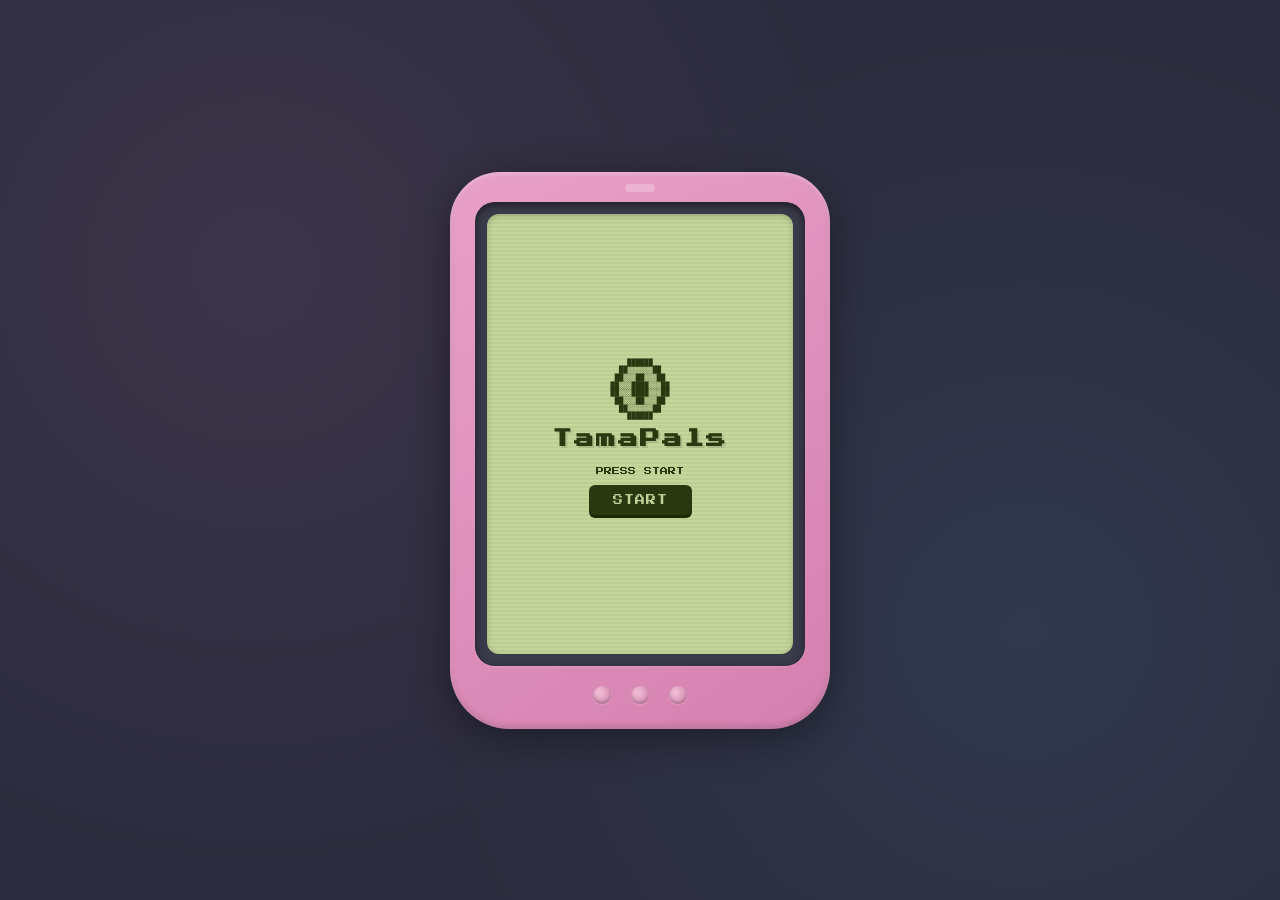
==== index.html @ 42697adf "Add TamaPals - nostalgic tamagotchi-style virtual pet game Features: - 6 unique pixel-art creatures " ====
<!DOCTYPE html>
<html lang="en">
<head>
    <meta charset="UTF-8">
    <meta name="viewport" content="width=device-width, initial-scale=1.0">
    <title>TamaPals - Virtual Pet</title>
    <link rel="stylesheet" href="style.css">
</head>
<body>
    <div id="shell">
        <div id="screen-bezel">
            <div id="screen">
                <!-- Title Screen -->
                <div id="title-screen" class="screen-view active">
                    <div id="title-art">
                        <pre id="egg-art"></pre>
                    </div>
                    <h1 class="pixel-title">TamaPals</h1>
                    <p class="blink-text">PRESS START</p>
                    <button id="start-btn" class="shell-btn">START</button>
                </div>

                <!-- Creature Selection -->
                <div id="select-screen" class="screen-view">
                    <h2 class="pixel-subtitle">Choose Your Pal!</h2>
                    <div id="creature-carousel">
                        <button id="prev-creature" class="nav-btn">&lt;</button>
                        <div id="creature-preview">
                            <pre id="preview-art"></pre>
                            <p id="creature-name"></p>
                            <p id="creature-desc"></p>
                        </div>
                        <button id="next-creature" class="nav-btn">&gt;</button>
                    </div>
                    <button id="choose-btn" class="shell-btn">ADOPT!</button>
                </div>

                <!-- Main Game Screen -->
                <div id="game-screen" class="screen-view">
                    <div id="status-bar">
                        <span id="pet-name-display"></span>
                        <span id="age-display">Age: 0</span>
                    </div>
                    <div id="pet-area">
                        <pre id="pet-art"></pre>
                        <div id="mood-indicator"></div>
                        <div id="action-effect" class="hidden"></div>
                        <div id="poop-area"></div>
                        <div id="zzz" class="hidden">Z z z</div>
                    </div>
                    <div id="stats-panel">
                        <div class="stat-row">
                            <span class="stat-icon">&#9829;</span>
                            <span class="stat-label">Hunger</span>
                            <div class="stat-bar"><div id="hunger-bar" class="stat-fill"></div></div>
                        </div>
                        <div class="stat-row">
                            <span class="stat-icon">&#9786;</span>
                            <span class="stat-label">Happy</span>
                            <div class="stat-bar"><div id="happy-bar" class="stat-fill"></div></div>
                        </div>
                        <div class="stat-row">
                            <span class="stat-icon">&#9889;</span>
                            <span class="stat-label">Energy</span>
                            <div class="stat-bar"><div id="energy-bar" class="stat-fill"></div></div>
                        </div>
                        <div class="stat-row">
                            <span class="stat-icon">&#10084;</span>
                            <span class="stat-label">Health</span>
                            <div class="stat-bar"><div id="health-bar" class="stat-fill"></div></div>
                        </div>
                    </div>
                    <div id="action-buttons">
                        <button class="action-btn" data-action="feed" title="Feed">
                            <span class="btn-icon">&#127834;</span>
                            <span class="btn-label">Feed</span>
                        </button>
                        <button class="action-btn" data-action="play" title="Play">
                            <span class="btn-icon">&#9917;</span>
                            <span class="btn-label">Play</span>
                        </button>
                        <button class="action-btn" data-action="sleep" title="Sleep">
                            <span class="btn-icon">&#127769;</span>
                            <span class="btn-label">Sleep</span>
                        </button>
                        <button class="action-btn" data-action="clean" title="Clean">
                            <span class="btn-icon">&#128703;</span>
                            <span class="btn-label">Clean</span>
                        </button>
                        <button class="action-btn" data-action="heal" title="Medicine">
                            <span class="btn-icon">&#128138;</span>
                            <span class="btn-label">Heal</span>
                        </button>
                        <button class="action-btn" data-action="pet" title="Pet">
                            <span class="btn-icon">&#128400;</span>
                            <span class="btn-label">Pet</span>
                        </button>
                    </div>
                </div>

                <!-- Game Over Screen -->
                <div id="gameover-screen" class="screen-view">
                    <pre id="grave-art"></pre>
                    <p id="gameover-msg"></p>
                    <p id="final-age"></p>
                    <button id="restart-btn" class="shell-btn">TRY AGAIN</button>
                </div>

                <!-- Evolution Screen -->
                <div id="evolve-screen" class="screen-view">
                    <h2 class="pixel-subtitle">EVOLUTION!</h2>
                    <pre id="evolve-art" class="evolve-flash"></pre>
                    <p id="evolve-msg"></p>
                    <button id="evolve-ok-btn" class="shell-btn">WOW!</button>
                </div>
            </div>
        </div>
        <!-- Decorative buttons on the shell -->
        <div id="shell-controls">
            <div class="shell-dot"></div>
            <div class="shell-dot"></div>
            <div class="shell-dot"></div>
        </div>
    </div>

    <script src="game.js"></script>
</body>
</html>
---- style.css ----
/* ===== FONTS & RESET ===== */
@import url('https://fonts.googleapis.com/css2?family=Press+Start+2P&display=swap');

*, *::before, *::after {
    margin: 0;
    padding: 0;
    box-sizing: border-box;
}

body {
    background: #2c2c3e;
    background-image:
        radial-gradient(circle at 20% 30%, rgba(255,150,200,0.08) 0%, transparent 50%),
        radial-gradient(circle at 80% 70%, rgba(100,200,255,0.08) 0%, transparent 50%);
    display: flex;
    justify-content: center;
    align-items: center;
    min-height: 100vh;
    font-family: 'Press Start 2P', monospace;
    overflow: hidden;
}

/* ===== SHELL (the tamagotchi device) ===== */
#shell {
    width: 380px;
    background: linear-gradient(145deg, #e8a0c8, #d580b0);
    border-radius: 50px 50px 60px 60px;
    padding: 30px 25px 25px;
    box-shadow:
        0 10px 40px rgba(0,0,0,0.4),
        inset 0 2px 4px rgba(255,255,255,0.3),
        inset 0 -3px 6px rgba(0,0,0,0.15);
    position: relative;
}

#shell::before {
    content: '';
    position: absolute;
    top: 12px;
    left: 50%;
    transform: translateX(-50%);
    width: 30px;
    height: 8px;
    border-radius: 4px;
    background: rgba(255,255,255,0.25);
}

/* ===== SCREEN BEZEL ===== */
#screen-bezel {
    background: #3a3a4a;
    border-radius: 20px;
    padding: 12px;
    box-shadow:
        inset 0 3px 8px rgba(0,0,0,0.5),
        0 1px 2px rgba(255,255,255,0.15);
}

/* ===== LCD SCREEN ===== */
#screen {
    width: 100%;
    height: 440px;
    background: #c4d69a;
    border-radius: 12px;
    position: relative;
    overflow: hidden;
    image-rendering: pixelated;
    box-shadow: inset 0 2px 6px rgba(0,0,0,0.2);
}

/* Scanline overlay */
#screen::after {
    content: '';
    position: absolute;
    inset: 0;
    background: repeating-linear-gradient(
        0deg,
        transparent,
        transparent 2px,
        rgba(0,0,0,0.04) 2px,
        rgba(0,0,0,0.04) 4px
    );
    pointer-events: none;
    border-radius: 12px;
}

/* ===== SCREEN VIEWS ===== */
.screen-view {
    display: none;
    width: 100%;
    height: 100%;
    flex-direction: column;
    align-items: center;
    justify-content: center;
    padding: 12px;
    color: #2a3a10;
}

.screen-view.active {
    display: flex;
}

/* ===== SHELL CONTROLS ===== */
#shell-controls {
    display: flex;
    justify-content: center;
    gap: 20px;
    margin-top: 20px;
}

.shell-dot {
    width: 18px;
    height: 18px;
    border-radius: 50%;
    background: radial-gradient(circle at 35% 35%, #f5c0d8, #c87da5);
    box-shadow:
        inset 0 -2px 3px rgba(0,0,0,0.2),
        0 1px 2px rgba(255,255,255,0.2);
}

/* ===== TYPOGRAPHY ===== */
.pixel-title {
    font-size: 20px;
    color: #2a3a10;
    text-shadow: 2px 2px 0 rgba(0,0,0,0.1);
    margin: 8px 0;
    letter-spacing: 2px;
}

.pixel-subtitle {
    font-size: 11px;
    color: #2a3a10;
    margin-bottom: 12px;
}

/* ===== TITLE SCREEN ===== */
#title-art pre {
    font-size: 7px;
    line-height: 1.1;
    color: #2a3a10;
}

.blink-text {
    font-size: 8px;
    animation: blink 1s step-end infinite;
    margin: 10px 0;
}

@keyframes blink {
    50% { opacity: 0; }
}

/* ===== BUTTONS ===== */
.shell-btn {
    font-family: 'Press Start 2P', monospace;
    font-size: 10px;
    padding: 10px 24px;
    background: #2a3a10;
    color: #c4d69a;
    border: none;
    border-radius: 6px;
    cursor: pointer;
    letter-spacing: 1px;
    transition: transform 0.1s, box-shadow 0.1s;
    box-shadow: 0 3px 0 #1a2a05;
}

.shell-btn:hover {
    transform: translateY(-1px);
    box-shadow: 0 4px 0 #1a2a05;
}

.shell-btn:active {
    transform: translateY(2px);
    box-shadow: 0 1px 0 #1a2a05;
}

/* ===== CREATURE SELECTION ===== */
#creature-carousel {
    display: flex;
    align-items: center;
    gap: 8px;
    margin: 8px 0;
    width: 100%;
    justify-content: center;
}

#creature-preview {
    text-align: center;
    min-width: 180px;
}

#preview-art {
    font-size: 6px;
    line-height: 1.15;
    color: #2a3a10;
    margin-bottom: 6px;
    min-height: 80px;
    display: flex;
    align-items: center;
    justify-content: center;
}

#creature-name {
    font-size: 10px;
    font-weight: bold;
    margin-bottom: 4px;
}

#creature-desc {
    font-size: 6px;
    line-height: 1.4;
    opacity: 0.8;
}

.nav-btn {
    font-family: 'Press Start 2P', monospace;
    font-size: 16px;
    background: none;
    border: 2px solid #2a3a10;
    color: #2a3a10;
    width: 32px;
    height: 32px;
    border-radius: 50%;
    cursor: pointer;
    display: flex;
    align-items: center;
    justify-content: center;
    transition: background 0.15s;
}

.nav-btn:hover {
    background: rgba(42,58,16,0.15);
}

/* ===== GAME SCREEN ===== */
#status-bar {
    display: flex;
    justify-content: space-between;
    width: 100%;
    font-size: 6px;
    padding: 4px 8px;
    border-bottom: 2px solid rgba(42,58,16,0.2);
}

#pet-area {
    flex: 1;
    display: flex;
    flex-direction: column;
    align-items: center;
    justify-content: center;
    position: relative;
    width: 100%;
    min-height: 120px;
}

#pet-art {
    font-size: 7px;
    line-height: 1.15;
    color: #2a3a10;
    transition: transform 0.3s;
    position: relative;
    z-index: 1;
}

#pet-art.bounce {
    animation: bounce 0.5s ease;
}

#pet-art.wiggle {
    animation: wiggle 0.4s ease;
}

#pet-art.sleep-mode {
    opacity: 0.5;
}

@keyframes bounce {
    0%, 100% { transform: translateY(0); }
    50% { transform: translateY(-12px); }
}

@keyframes wiggle {
    0%, 100% { transform: rotate(0deg); }
    25% { transform: rotate(-5deg); }
    75% { transform: rotate(5deg); }
}

#mood-indicator {
    font-size: 7px;
    margin-top: 2px;
    min-height: 14px;
}

#action-effect {
    position: absolute;
    font-size: 16px;
    animation: floatUp 1s ease-out forwards;
    z-index: 10;
}

#action-effect.hidden {
    display: none;
}

@keyframes floatUp {
    0% { opacity: 1; transform: translateY(0) scale(1); }
    100% { opacity: 0; transform: translateY(-40px) scale(1.5); }
}

#poop-area {
    position: absolute;
    bottom: 0;
    right: 8px;
    font-size: 12px;
}

#zzz {
    position: absolute;
    top: 10px;
    right: 20px;
    font-size: 8px;
    color: #2a3a10;
    animation: zzz 2s ease-in-out infinite;
}

#zzz.hidden {
    display: none;
}

@keyframes zzz {
    0%, 100% { opacity: 0.3; transform: translateY(0); }
    50% { opacity: 1; transform: translateY(-6px); }
}

/* ===== STATS ===== */
#stats-panel {
    width: 100%;
    padding: 4px 8px;
}

.stat-row {
    display: flex;
    align-items: center;
    gap: 4px;
    margin: 2px 0;
}

.stat-icon {
    font-size: 8px;
    width: 14px;
    text-align: center;
}

.stat-label {
    font-size: 5px;
    width: 42px;
}

.stat-bar {
    flex: 1;
    height: 8px;
    background: rgba(42,58,16,0.15);
    border-radius: 2px;
    overflow: hidden;
    border: 1px solid rgba(42,58,16,0.3);
}

.stat-fill {
    height: 100%;
    background: #2a3a10;
    transition: width 0.4s ease;
    border-radius: 1px;
}

.stat-fill.low {
    animation: pulse-bar 0.8s ease infinite;
}

@keyframes pulse-bar {
    0%, 100% { opacity: 1; }
    50% { opacity: 0.4; }
}

/* ===== ACTION BUTTONS ===== */
#action-buttons {
    display: grid;
    grid-template-columns: repeat(3, 1fr);
    gap: 4px;
    width: 100%;
    padding: 4px 4px 0;
}

.action-btn {
    font-family: 'Press Start 2P', monospace;
    font-size: 5px;
    padding: 6px 2px;
    background: rgba(42,58,16,0.12);
    border: 1.5px solid rgba(42,58,16,0.3);
    border-radius: 4px;
    color: #2a3a10;
    cursor: pointer;
    display: flex;
    flex-direction: column;
    align-items: center;
    gap: 2px;
    transition: background 0.15s, transform 0.1s;
}

.action-btn:hover {
    background: rgba(42,58,16,0.25);
}

.action-btn:active {
    transform: scale(0.95);
}

.action-btn:disabled {
    opacity: 0.35;
    cursor: not-allowed;
}

.btn-icon {
    font-size: 14px;
    font-family: sans-serif;
}

.btn-label {
    font-size: 5px;
}

/* ===== GAME OVER ===== */
#grave-art {
    font-size: 6px;
    line-height: 1.15;
    color: #2a3a10;
    margin-bottom: 10px;
}

#gameover-msg {
    font-size: 8px;
    text-align: center;
    margin-bottom: 6px;
}

#final-age {
    font-size: 7px;
    margin-bottom: 14px;
    opacity: 0.7;
}

/* ===== EVOLUTION ===== */
.evolve-flash {
    font-size: 7px;
    line-height: 1.15;
    color: #2a3a10;
    animation: evolveFlash 0.3s step-end 6;
    margin: 12px 0;
}

@keyframes evolveFlash {
    50% { opacity: 0; }
}

#evolve-msg {
    font-size: 7px;
    text-align: center;
    margin-bottom: 12px;
}

/* ===== SICK OVERLAY ===== */
#pet-art.sick::after {
    content: '~';
    position: absolute;
    top: -4px;
    right: -8px;
    font-size: 10px;
    animation: wiggle 1s infinite;
}

/* ===== RESPONSIVE ===== */
@media (max-width: 420px) {
    #shell {
        width: 95vw;
        border-radius: 30px 30px 40px 40px;
        padding: 20px 15px 15px;
    }

    #screen {
        height: 400px;
    }
}
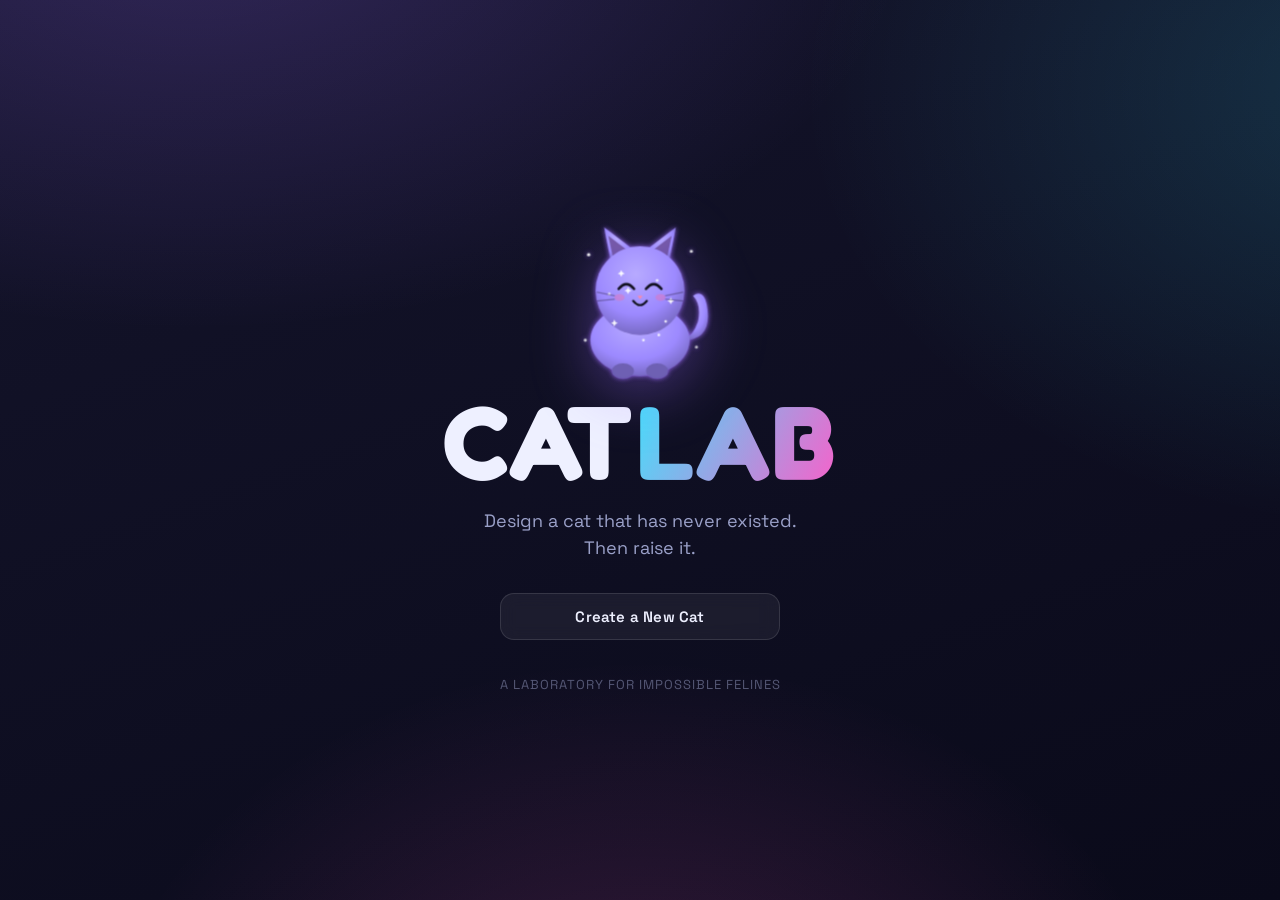
==== commit 805f53d1: "Build Cat Lab: design & raise your own fantastical cat A single-page interactive game in three parts" ====
--- a/index.html
+++ b/index.html
@@ -3,125 +3,166 @@
 <head>
     <meta charset="UTF-8">
     <meta name="viewport" content="width=device-width, initial-scale=1.0">
-    <title>TamaPals - Virtual Pet</title>
+    <title>Cat Lab — Design & Raise Your Own Cat</title>
     <link rel="stylesheet" href="style.css">
 </head>
 <body>
-    <div id="shell">
-        <div id="screen-bezel">
-            <div id="screen">
-                <!-- Title Screen -->
-                <div id="title-screen" class="screen-view active">
-                    <div id="title-art">
-                        <pre id="egg-art"></pre>
+    <div id="bg-particles"></div>
+
+    <main id="app">
+        <!-- ============ TITLE / LAB ENTRANCE ============ -->
+        <section id="title-screen" class="screen active">
+            <div class="title-inner">
+                <div class="logo-cat" id="logo-cat"></div>
+                <h1 class="logo">
+                    <span class="logo-cat-word">CAT</span><span class="logo-lab-word">LAB</span>
+                </h1>
+                <p class="tagline">Design a cat that has never existed.<br>Then raise it.</p>
+                <div class="title-buttons">
+                    <button id="continue-btn" class="btn btn-primary hidden">Continue with <span id="continue-name"></span></button>
+                    <button id="new-btn" class="btn btn-ghost">Create a New Cat</button>
+                </div>
+                <p class="credits">A laboratory for impossible felines</p>
+            </div>
+        </section>
+
+        <!-- ============ CREATOR ============ -->
+        <section id="creator-screen" class="screen">
+            <div class="creator-grid">
+                <!-- Live preview -->
+                <div class="preview-panel">
+                    <div class="preview-stage">
+                        <div class="cat-render" id="creator-cat"></div>
                     </div>
-                    <h1 class="pixel-title">TamaPals</h1>
-                    <p class="blink-text">PRESS START</p>
-                    <button id="start-btn" class="shell-btn">START</button>
-                </div>
-
-                <!-- Creature Selection -->
-                <div id="select-screen" class="screen-view">
-                    <h2 class="pixel-subtitle">Choose Your Pal!</h2>
-                    <div id="creature-carousel">
-                        <button id="prev-creature" class="nav-btn">&lt;</button>
-                        <div id="creature-preview">
-                            <pre id="preview-art"></pre>
-                            <p id="creature-name"></p>
-                            <p id="creature-desc"></p>
-                        </div>
-                        <button id="next-creature" class="nav-btn">&gt;</button>
+                    <div class="preview-name">
+                        <input type="text" id="cat-name-input" maxlength="16" placeholder="Name your cat…" autocomplete="off">
                     </div>
-                    <button id="choose-btn" class="shell-btn">ADOPT!</button>
-                </div>
-
-                <!-- Main Game Screen -->
-                <div id="game-screen" class="screen-view">
-                    <div id="status-bar">
-                        <span id="pet-name-display"></span>
-                        <span id="age-display">Age: 0</span>
-                    </div>
-                    <div id="pet-area">
-                        <pre id="pet-art"></pre>
-                        <div id="mood-indicator"></div>
-                        <div id="action-effect" class="hidden"></div>
-                        <div id="poop-area"></div>
-                        <div id="zzz" class="hidden">Z z z</div>
-                    </div>
-                    <div id="stats-panel">
-                        <div class="stat-row">
-                            <span class="stat-icon">&#9829;</span>
-                            <span class="stat-label">Hunger</span>
-                            <div class="stat-bar"><div id="hunger-bar" class="stat-fill"></div></div>
-                        </div>
-                        <div class="stat-row">
-                            <span class="stat-icon">&#9786;</span>
-                            <span class="stat-label">Happy</span>
-                            <div class="stat-bar"><div id="happy-bar" class="stat-fill"></div></div>
-                        </div>
-                        <div class="stat-row">
-                            <span class="stat-icon">&#9889;</span>
-                            <span class="stat-label">Energy</span>
-                            <div class="stat-bar"><div id="energy-bar" class="stat-fill"></div></div>
-                        </div>
-                        <div class="stat-row">
-                            <span class="stat-icon">&#10084;</span>
-                            <span class="stat-label">Health</span>
-                            <div class="stat-bar"><div id="health-bar" class="stat-fill"></div></div>
-                        </div>
-                    </div>
-                    <div id="action-buttons">
-                        <button class="action-btn" data-action="feed" title="Feed">
-                            <span class="btn-icon">&#127834;</span>
-                            <span class="btn-label">Feed</span>
-                        </button>
-                        <button class="action-btn" data-action="play" title="Play">
-                            <span class="btn-icon">&#9917;</span>
-                            <span class="btn-label">Play</span>
-                        </button>
-                        <button class="action-btn" data-action="sleep" title="Sleep">
-                            <span class="btn-icon">&#127769;</span>
-                            <span class="btn-label">Sleep</span>
-                        </button>
-                        <button class="action-btn" data-action="clean" title="Clean">
-                            <span class="btn-icon">&#128703;</span>
-                            <span class="btn-label">Clean</span>
-                        </button>
-                        <button class="action-btn" data-action="heal" title="Medicine">
-                            <span class="btn-icon">&#128138;</span>
-                            <span class="btn-label">Heal</span>
-                        </button>
-                        <button class="action-btn" data-action="pet" title="Pet">
-                            <span class="btn-icon">&#128400;</span>
-                            <span class="btn-label">Pet</span>
-                        </button>
+                    <p class="preview-summary" id="preview-summary"></p>
+                    <div class="preview-actions">
+                        <button id="randomize-btn" class="btn btn-ghost btn-sm">🎲 Surprise me</button>
+                        <button id="bring-to-life-btn" class="btn btn-primary btn-sm">Bring to Life ✨</button>
                     </div>
                 </div>
 
-                <!-- Game Over Screen -->
-                <div id="gameover-screen" class="screen-view">
-                    <pre id="grave-art"></pre>
-                    <p id="gameover-msg"></p>
-                    <p id="final-age"></p>
-                    <button id="restart-btn" class="shell-btn">TRY AGAIN</button>
+                <!-- Controls -->
+                <div class="controls-panel">
+                    <header class="controls-header">
+                        <h2>The Creator</h2>
+                        <button id="back-to-title" class="link-btn">← Lab</button>
+                    </header>
+
+                    <div class="control-group" data-control="type">
+                        <label class="control-label">Species Type</label>
+                        <div class="chip-row" id="type-row"></div>
+                    </div>
+
+                    <div class="control-group">
+                        <label class="control-label">Fur Pattern</label>
+                        <div class="chip-row" id="pattern-row"></div>
+                    </div>
+
+                    <div class="control-group split">
+                        <div>
+                            <label class="control-label">Fur Colour</label>
+                            <div class="swatch-row" id="fur-swatches"></div>
+                            <input type="color" id="fur-custom" class="color-input" value="#ff9ad1">
+                        </div>
+                        <div>
+                            <label class="control-label">Accent Colour</label>
+                            <div class="swatch-row" id="accent-swatches"></div>
+                            <input type="color" id="accent-custom" class="color-input" value="#5b3a8f">
+                        </div>
+                    </div>
+
+                    <div class="control-group">
+                        <label class="control-label">Eye Colour</label>
+                        <div class="swatch-row" id="eye-swatches"></div>
+                    </div>
+
+                    <div class="control-group split">
+                        <div>
+                            <label class="control-label">Size</label>
+                            <div class="chip-row col" id="size-row"></div>
+                        </div>
+                        <div>
+                            <label class="control-label">Age</label>
+                            <div class="chip-row col" id="age-row"></div>
+                        </div>
+                    </div>
+
+                    <div class="control-group">
+                        <label class="control-label">Personality</label>
+                        <div class="chip-row" id="personality-row"></div>
+                        <p class="control-hint" id="personality-hint"></p>
+                    </div>
+
+                    <div class="control-group">
+                        <label class="control-label">Favourite Diet</label>
+                        <div class="chip-row" id="diet-row"></div>
+                    </div>
+                </div>
+            </div>
+        </section>
+
+        <!-- ============ NURSERY / CARE ============ -->
+        <section id="care-screen" class="screen">
+            <div class="care-grid">
+                <aside class="care-info">
+                    <div class="info-card">
+                        <h3 id="care-name">—</h3>
+                        <p class="info-line" id="care-traits">—</p>
+                        <div class="age-badge"><span id="care-age-label">Kitten</span> · <span id="care-days">Day 1</span></div>
+                    </div>
+                    <div class="mood-card">
+                        <div class="mood-emoji" id="mood-emoji">😺</div>
+                        <div class="mood-text" id="mood-text">Content</div>
+                    </div>
+                    <button id="new-cat-btn" class="btn btn-ghost btn-sm full">⚗️ Back to the Lab</button>
+                </aside>
+
+                <div class="care-stage-wrap">
+                    <div class="care-stage" id="care-stage">
+                        <div class="stage-floor"></div>
+                        <div class="cat-render" id="care-cat"></div>
+                        <div class="particle-layer" id="particle-layer"></div>
+                        <div class="speech-bubble hidden" id="speech-bubble"></div>
+                    </div>
                 </div>
 
-                <!-- Evolution Screen -->
-                <div id="evolve-screen" class="screen-view">
-                    <h2 class="pixel-subtitle">EVOLUTION!</h2>
-                    <pre id="evolve-art" class="evolve-flash"></pre>
-                    <p id="evolve-msg"></p>
-                    <button id="evolve-ok-btn" class="shell-btn">WOW!</button>
-                </div>
+                <aside class="care-stats">
+                    <div class="stat" data-stat="hunger">
+                        <div class="stat-top"><span class="stat-emoji">🍽️</span><span class="stat-name">Fullness</span><span class="stat-num" id="hunger-num">100</span></div>
+                        <div class="stat-track"><div class="stat-bar" id="hunger-bar"></div></div>
+                    </div>
+                    <div class="stat" data-stat="happiness">
+                        <div class="stat-top"><span class="stat-emoji">💖</span><span class="stat-name">Happiness</span><span class="stat-num" id="happiness-num">100</span></div>
+                        <div class="stat-track"><div class="stat-bar" id="happiness-bar"></div></div>
+                    </div>
+                    <div class="stat" data-stat="energy">
+                        <div class="stat-top"><span class="stat-emoji">⚡</span><span class="stat-name">Energy</span><span class="stat-num" id="energy-num">100</span></div>
+                        <div class="stat-track"><div class="stat-bar" id="energy-bar"></div></div>
+                    </div>
+                    <div class="stat" data-stat="cleanliness">
+                        <div class="stat-top"><span class="stat-emoji">🛁</span><span class="stat-name">Cleanliness</span><span class="stat-num" id="cleanliness-num">100</span></div>
+                        <div class="stat-track"><div class="stat-bar" id="cleanliness-bar"></div></div>
+                    </div>
+                    <div class="stat" data-stat="bond">
+                        <div class="stat-top"><span class="stat-emoji">🔗</span><span class="stat-name">Bond</span><span class="stat-num" id="bond-num">0</span></div>
+                        <div class="stat-track"><div class="stat-bar" id="bond-bar"></div></div>
+                    </div>
+                </aside>
             </div>
-        </div>
-        <!-- Decorative buttons on the shell -->
-        <div id="shell-controls">
-            <div class="shell-dot"></div>
-            <div class="shell-dot"></div>
-            <div class="shell-dot"></div>
-        </div>
-    </div>
+
+            <div class="action-bar" id="action-bar">
+                <button class="care-action" data-action="feed"><span class="ca-icon" id="feed-icon">🐟</span><span class="ca-label">Feed</span></button>
+                <button class="care-action" data-action="play"><span class="ca-icon">🧶</span><span class="ca-label">Play</span></button>
+                <button class="care-action" data-action="pet"><span class="ca-icon">🤚</span><span class="ca-label">Pet</span></button>
+                <button class="care-action" data-action="groom"><span class="ca-icon">🪮</span><span class="ca-label">Groom</span></button>
+                <button class="care-action" data-action="treat"><span class="ca-icon">🍬</span><span class="ca-label">Treat</span></button>
+                <button class="care-action" data-action="sleep"><span class="ca-icon" id="sleep-icon">🌙</span><span class="ca-label" id="sleep-label">Sleep</span></button>
+            </div>
+        </section>
+    </main>
 
     <script src="game.js"></script>
 </body>
--- a/style.css
+++ b/style.css
@@ -1,491 +1,326 @@
-/* ===== FONTS & RESET ===== */
-@import url('https://fonts.googleapis.com/css2?family=Press+Start+2P&display=swap');
-
-*, *::before, *::after {
-    margin: 0;
-    padding: 0;
-    box-sizing: border-box;
-}
+/* ============================================================
+   CAT LAB — stylesheet
+   A polished, modern lab aesthetic: deep space gradient,
+   glassmorphism panels, neon cyan/magenta accents.
+   ============================================================ */
+@import url('https://fonts.googleapis.com/css2?family=Fredoka:wght@400;500;600;700&family=Space+Grotesk:wght@400;500;600;700&display=swap');
+
+:root {
+    --bg-0: #0a0a1a;
+    --bg-1: #14142b;
+    --glass: rgba(255, 255, 255, 0.06);
+    --glass-bright: rgba(255, 255, 255, 0.1);
+    --stroke: rgba(255, 255, 255, 0.12);
+    --text: #eef0ff;
+    --text-dim: #9aa0c8;
+    --cyan: #38e8ff;
+    --magenta: #ff5cc8;
+    --violet: #9d6bff;
+    --lime: #9dff5c;
+    --gold: #ffd45c;
+    --shadow: 0 18px 50px rgba(0, 0, 0, 0.5);
+    --radius: 20px;
+}
+
+*, *::before, *::after { margin: 0; padding: 0; box-sizing: border-box; }
+
+html, body { height: 100%; }
 
 body {
-    background: #2c2c3e;
-    background-image:
-        radial-gradient(circle at 20% 30%, rgba(255,150,200,0.08) 0%, transparent 50%),
-        radial-gradient(circle at 80% 70%, rgba(100,200,255,0.08) 0%, transparent 50%);
-    display: flex;
-    justify-content: center;
-    align-items: center;
+    font-family: 'Space Grotesk', system-ui, sans-serif;
+    color: var(--text);
+    background:
+        radial-gradient(1200px 700px at 15% -10%, rgba(157, 107, 255, 0.22), transparent 60%),
+        radial-gradient(1100px 800px at 110% 10%, rgba(56, 232, 255, 0.16), transparent 55%),
+        radial-gradient(900px 700px at 50% 120%, rgba(255, 92, 200, 0.18), transparent 60%),
+        linear-gradient(160deg, var(--bg-1), var(--bg-0));
     min-height: 100vh;
-    font-family: 'Press Start 2P', monospace;
-    overflow: hidden;
-}
-
-/* ===== SHELL (the tamagotchi device) ===== */
-#shell {
-    width: 380px;
-    background: linear-gradient(145deg, #e8a0c8, #d580b0);
-    border-radius: 50px 50px 60px 60px;
-    padding: 30px 25px 25px;
-    box-shadow:
-        0 10px 40px rgba(0,0,0,0.4),
-        inset 0 2px 4px rgba(255,255,255,0.3),
-        inset 0 -3px 6px rgba(0,0,0,0.15);
-    position: relative;
-}
-
-#shell::before {
-    content: '';
-    position: absolute;
-    top: 12px;
-    left: 50%;
-    transform: translateX(-50%);
-    width: 30px;
-    height: 8px;
-    border-radius: 4px;
-    background: rgba(255,255,255,0.25);
-}
-
-/* ===== SCREEN BEZEL ===== */
-#screen-bezel {
-    background: #3a3a4a;
-    border-radius: 20px;
-    padding: 12px;
-    box-shadow:
-        inset 0 3px 8px rgba(0,0,0,0.5),
-        0 1px 2px rgba(255,255,255,0.15);
-}
-
-/* ===== LCD SCREEN ===== */
-#screen {
-    width: 100%;
-    height: 440px;
-    background: #c4d69a;
-    border-radius: 12px;
-    position: relative;
-    overflow: hidden;
-    image-rendering: pixelated;
-    box-shadow: inset 0 2px 6px rgba(0,0,0,0.2);
-}
-
-/* Scanline overlay */
-#screen::after {
-    content: '';
-    position: absolute;
-    inset: 0;
-    background: repeating-linear-gradient(
-        0deg,
-        transparent,
-        transparent 2px,
-        rgba(0,0,0,0.04) 2px,
-        rgba(0,0,0,0.04) 4px
-    );
-    pointer-events: none;
-    border-radius: 12px;
-}
-
-/* ===== SCREEN VIEWS ===== */
-.screen-view {
+    overflow-x: hidden;
+}
+
+/* Floating ambient particles */
+#bg-particles {
+    position: fixed; inset: 0; pointer-events: none; z-index: 0; overflow: hidden;
+}
+.bgp {
+    position: absolute; border-radius: 50%;
+    background: radial-gradient(circle, rgba(255,255,255,0.9), transparent 70%);
+    animation: drift linear infinite;
+    opacity: 0.5;
+}
+@keyframes drift {
+    0%   { transform: translateY(0) translateX(0); }
+    100% { transform: translateY(-120vh) translateX(40px); }
+}
+
+#app { position: relative; z-index: 1; }
+
+/* ============ SCREEN SWITCHING ============ */
+.screen {
     display: none;
-    width: 100%;
-    height: 100%;
-    flex-direction: column;
+    min-height: 100vh;
+    padding: clamp(16px, 4vw, 48px);
     align-items: center;
     justify-content: center;
-    padding: 12px;
-    color: #2a3a10;
-}
-
-.screen-view.active {
-    display: flex;
-}
-
-/* ===== SHELL CONTROLS ===== */
-#shell-controls {
-    display: flex;
-    justify-content: center;
-    gap: 20px;
-    margin-top: 20px;
-}
-
-.shell-dot {
-    width: 18px;
-    height: 18px;
-    border-radius: 50%;
-    background: radial-gradient(circle at 35% 35%, #f5c0d8, #c87da5);
-    box-shadow:
-        inset 0 -2px 3px rgba(0,0,0,0.2),
-        0 1px 2px rgba(255,255,255,0.2);
-}
-
-/* ===== TYPOGRAPHY ===== */
-.pixel-title {
-    font-size: 20px;
-    color: #2a3a10;
-    text-shadow: 2px 2px 0 rgba(0,0,0,0.1);
-    margin: 8px 0;
-    letter-spacing: 2px;
-}
-
-.pixel-subtitle {
-    font-size: 11px;
-    color: #2a3a10;
-    margin-bottom: 12px;
-}
-
-/* ===== TITLE SCREEN ===== */
-#title-art pre {
-    font-size: 7px;
-    line-height: 1.1;
-    color: #2a3a10;
-}
-
-.blink-text {
-    font-size: 8px;
-    animation: blink 1s step-end infinite;
-    margin: 10px 0;
-}
-
-@keyframes blink {
-    50% { opacity: 0; }
-}
-
-/* ===== BUTTONS ===== */
-.shell-btn {
-    font-family: 'Press Start 2P', monospace;
-    font-size: 10px;
-    padding: 10px 24px;
-    background: #2a3a10;
-    color: #c4d69a;
-    border: none;
-    border-radius: 6px;
-    cursor: pointer;
-    letter-spacing: 1px;
-    transition: transform 0.1s, box-shadow 0.1s;
-    box-shadow: 0 3px 0 #1a2a05;
-}
-
-.shell-btn:hover {
-    transform: translateY(-1px);
-    box-shadow: 0 4px 0 #1a2a05;
-}
-
-.shell-btn:active {
-    transform: translateY(2px);
-    box-shadow: 0 1px 0 #1a2a05;
-}
-
-/* ===== CREATURE SELECTION ===== */
-#creature-carousel {
-    display: flex;
-    align-items: center;
-    gap: 8px;
-    margin: 8px 0;
-    width: 100%;
-    justify-content: center;
-}
-
-#creature-preview {
-    text-align: center;
-    min-width: 180px;
-}
-
-#preview-art {
-    font-size: 6px;
-    line-height: 1.15;
-    color: #2a3a10;
-    margin-bottom: 6px;
-    min-height: 80px;
-    display: flex;
-    align-items: center;
-    justify-content: center;
-}
-
-#creature-name {
-    font-size: 10px;
-    font-weight: bold;
-    margin-bottom: 4px;
-}
-
-#creature-desc {
-    font-size: 6px;
-    line-height: 1.4;
-    opacity: 0.8;
-}
-
-.nav-btn {
-    font-family: 'Press Start 2P', monospace;
-    font-size: 16px;
-    background: none;
-    border: 2px solid #2a3a10;
-    color: #2a3a10;
-    width: 32px;
-    height: 32px;
-    border-radius: 50%;
-    cursor: pointer;
-    display: flex;
-    align-items: center;
-    justify-content: center;
-    transition: background 0.15s;
-}
-
-.nav-btn:hover {
-    background: rgba(42,58,16,0.15);
-}
-
-/* ===== GAME SCREEN ===== */
-#status-bar {
-    display: flex;
-    justify-content: space-between;
-    width: 100%;
-    font-size: 6px;
-    padding: 4px 8px;
-    border-bottom: 2px solid rgba(42,58,16,0.2);
-}
-
-#pet-area {
-    flex: 1;
-    display: flex;
-    flex-direction: column;
-    align-items: center;
-    justify-content: center;
-    position: relative;
-    width: 100%;
-    min-height: 120px;
-}
-
-#pet-art {
-    font-size: 7px;
-    line-height: 1.15;
-    color: #2a3a10;
-    transition: transform 0.3s;
-    position: relative;
-    z-index: 1;
-}
-
-#pet-art.bounce {
-    animation: bounce 0.5s ease;
-}
-
-#pet-art.wiggle {
-    animation: wiggle 0.4s ease;
-}
-
-#pet-art.sleep-mode {
-    opacity: 0.5;
-}
-
-@keyframes bounce {
-    0%, 100% { transform: translateY(0); }
-    50% { transform: translateY(-12px); }
-}
-
-@keyframes wiggle {
-    0%, 100% { transform: rotate(0deg); }
-    25% { transform: rotate(-5deg); }
-    75% { transform: rotate(5deg); }
-}
-
-#mood-indicator {
-    font-size: 7px;
-    margin-top: 2px;
-    min-height: 14px;
-}
-
-#action-effect {
-    position: absolute;
-    font-size: 16px;
-    animation: floatUp 1s ease-out forwards;
-    z-index: 10;
-}
-
-#action-effect.hidden {
-    display: none;
-}
-
+    animation: fadeIn 0.5s ease;
+}
+.screen.active { display: flex; }
+@keyframes fadeIn { from { opacity: 0; transform: translateY(12px); } to { opacity: 1; transform: none; } }
+.hidden { display: none !important; }
+
+/* ============ BUTTONS ============ */
+.btn {
+    font-family: inherit; font-weight: 600; font-size: 15px;
+    padding: 13px 26px; border-radius: 14px; border: 1px solid transparent;
+    cursor: pointer; transition: transform 0.12s ease, box-shadow 0.2s ease, background 0.2s ease;
+    letter-spacing: 0.2px;
+}
+.btn-sm { padding: 10px 18px; font-size: 14px; }
+.btn.full { width: 100%; }
+.btn-primary {
+    color: #0a0a1a;
+    background: linear-gradient(135deg, var(--cyan), var(--violet));
+    box-shadow: 0 10px 30px rgba(56, 232, 255, 0.3);
+}
+.btn-primary:hover { transform: translateY(-2px); box-shadow: 0 14px 38px rgba(157, 107, 255, 0.45); }
+.btn-primary:active { transform: translateY(0); }
+.btn-ghost {
+    color: var(--text); background: var(--glass); border: 1px solid var(--stroke);
+    backdrop-filter: blur(8px);
+}
+.btn-ghost:hover { background: var(--glass-bright); transform: translateY(-2px); }
+.link-btn {
+    background: none; border: none; color: var(--text-dim); font-family: inherit;
+    font-size: 14px; cursor: pointer; transition: color 0.15s;
+}
+.link-btn:hover { color: var(--cyan); }
+
+/* ============ TITLE SCREEN ============ */
+.title-inner { text-align: center; max-width: 560px; }
+.logo-cat {
+    width: 180px; height: 180px; margin: 0 auto 8px;
+    filter: drop-shadow(0 12px 30px rgba(157,107,255,0.4));
+    animation: float 4s ease-in-out infinite;
+}
+@keyframes float { 0%,100% { transform: translateY(0); } 50% { transform: translateY(-12px); } }
+.logo {
+    font-family: 'Fredoka', sans-serif; font-weight: 700;
+    font-size: clamp(56px, 12vw, 104px); line-height: 0.9; letter-spacing: 2px;
+}
+.logo-cat-word { color: var(--text); }
+.logo-lab-word {
+    background: linear-gradient(120deg, var(--cyan), var(--magenta));
+    -webkit-background-clip: text; background-clip: text; color: transparent;
+}
+.tagline { color: var(--text-dim); font-size: 18px; margin: 18px 0 32px; line-height: 1.5; }
+.title-buttons { display: flex; flex-direction: column; gap: 12px; align-items: center; }
+.title-buttons .btn { min-width: 280px; }
+.credits { margin-top: 36px; color: rgba(154,160,200,0.5); font-size: 13px; letter-spacing: 1px; text-transform: uppercase; }
+
+/* ============ CREATOR ============ */
+.creator-grid {
+    display: grid; grid-template-columns: minmax(280px, 380px) minmax(320px, 560px);
+    gap: 28px; width: 100%; max-width: 1000px;
+}
+.preview-panel {
+    background: var(--glass); border: 1px solid var(--stroke); border-radius: var(--radius);
+    padding: 24px; backdrop-filter: blur(14px); box-shadow: var(--shadow);
+    display: flex; flex-direction: column; align-items: center;
+    position: sticky; top: 24px; height: fit-content;
+}
+.preview-stage {
+    width: 100%; aspect-ratio: 1; border-radius: 16px;
+    background:
+        radial-gradient(circle at 50% 35%, rgba(157,107,255,0.18), transparent 60%),
+        repeating-linear-gradient(0deg, transparent, transparent 22px, rgba(255,255,255,0.025) 22px, rgba(255,255,255,0.025) 23px),
+        rgba(0,0,0,0.25);
+    display: flex; align-items: center; justify-content: center;
+    overflow: hidden; position: relative;
+}
+.cat-render { width: 88%; height: 88%; }
+.cat-render svg { width: 100%; height: 100%; overflow: visible; }
+.preview-name { width: 100%; margin-top: 18px; }
+#cat-name-input {
+    width: 100%; text-align: center; font-family: 'Fredoka', sans-serif; font-weight: 600;
+    font-size: 24px; color: var(--text); background: transparent; border: none;
+    border-bottom: 2px dashed var(--stroke); padding: 6px 0; outline: none; transition: border-color 0.2s;
+}
+#cat-name-input:focus { border-color: var(--cyan); }
+#cat-name-input::placeholder { color: rgba(154,160,200,0.5); font-weight: 400; }
+.preview-summary { color: var(--text-dim); font-size: 13px; text-align: center; margin: 14px 0 18px; line-height: 1.6; min-height: 40px; }
+.preview-actions { display: flex; gap: 10px; width: 100%; }
+.preview-actions .btn { flex: 1; }
+
+.controls-panel {
+    background: var(--glass); border: 1px solid var(--stroke); border-radius: var(--radius);
+    padding: 24px 26px; backdrop-filter: blur(14px); box-shadow: var(--shadow);
+    max-height: calc(100vh - 48px); overflow-y: auto;
+}
+.controls-header { display: flex; justify-content: space-between; align-items: center; margin-bottom: 20px; }
+.controls-header h2 { font-family: 'Fredoka', sans-serif; font-size: 26px; font-weight: 600; }
+.control-group { margin-bottom: 22px; }
+.control-group.split { display: grid; grid-template-columns: 1fr 1fr; gap: 18px; }
+.control-label {
+    display: block; font-size: 12px; font-weight: 600; text-transform: uppercase;
+    letter-spacing: 1px; color: var(--text-dim); margin-bottom: 10px;
+}
+.control-hint { font-size: 13px; color: var(--text-dim); margin-top: 8px; font-style: italic; min-height: 18px; }
+
+/* Chips */
+.chip-row { display: flex; flex-wrap: wrap; gap: 8px; }
+.chip-row.col { flex-direction: column; }
+.chip {
+    font-family: inherit; font-size: 13px; font-weight: 500; color: var(--text);
+    padding: 9px 14px; border-radius: 11px; cursor: pointer;
+    background: rgba(255,255,255,0.05); border: 1px solid var(--stroke);
+    transition: all 0.15s ease; display: flex; align-items: center; gap: 7px; white-space: nowrap;
+}
+.chip:hover { background: var(--glass-bright); transform: translateY(-1px); }
+.chip.active {
+    background: linear-gradient(135deg, rgba(56,232,255,0.25), rgba(157,107,255,0.25));
+    border-color: var(--cyan); color: #fff;
+    box-shadow: 0 4px 16px rgba(56,232,255,0.25);
+}
+.chip .chip-ico { font-size: 15px; }
+
+/* Swatches */
+.swatch-row { display: flex; flex-wrap: wrap; gap: 7px; margin-bottom: 8px; }
+.swatch {
+    width: 30px; height: 30px; border-radius: 9px; cursor: pointer; border: 2px solid transparent;
+    transition: transform 0.12s ease, border-color 0.15s; box-shadow: inset 0 0 0 1px rgba(0,0,0,0.15);
+}
+.swatch:hover { transform: scale(1.12); }
+.swatch.active { border-color: #fff; transform: scale(1.12); box-shadow: 0 0 0 2px var(--cyan); }
+.color-input {
+    width: 100%; height: 34px; border: 1px solid var(--stroke); border-radius: 9px;
+    background: rgba(0,0,0,0.2); cursor: pointer; padding: 2px;
+}
+
+/* ============ CARE / NURSERY ============ */
+.care-grid {
+    display: grid; grid-template-columns: 230px 1fr 230px;
+    gap: 22px; width: 100%; max-width: 1080px; align-items: stretch;
+}
+.care-info, .care-stats {
+    display: flex; flex-direction: column; gap: 16px;
+}
+.info-card, .mood-card {
+    background: var(--glass); border: 1px solid var(--stroke); border-radius: 16px;
+    padding: 18px; backdrop-filter: blur(12px);
+}
+.info-card h3 { font-family: 'Fredoka', sans-serif; font-size: 24px; font-weight: 600; margin-bottom: 6px; }
+.info-line { font-size: 13px; color: var(--text-dim); line-height: 1.6; }
+.age-badge {
+    margin-top: 12px; display: inline-block; font-size: 12px; font-weight: 600;
+    color: var(--cyan); background: rgba(56,232,255,0.1); padding: 5px 11px; border-radius: 20px;
+    border: 1px solid rgba(56,232,255,0.25);
+}
+.mood-card { text-align: center; }
+.mood-emoji { font-size: 46px; line-height: 1; animation: moodPop 0.4s ease; }
+.mood-text { font-size: 15px; font-weight: 600; margin-top: 8px; color: var(--text); }
+@keyframes moodPop { 0% { transform: scale(0.6); } 60% { transform: scale(1.15); } 100% { transform: scale(1); } }
+
+.care-stage-wrap { display: flex; align-items: center; }
+.care-stage {
+    width: 100%; aspect-ratio: 1 / 1; border-radius: 24px; position: relative; overflow: hidden;
+    background:
+        radial-gradient(circle at 50% 30%, rgba(157,107,255,0.22), transparent 55%),
+        radial-gradient(circle at 50% 100%, rgba(56,232,255,0.12), transparent 60%),
+        linear-gradient(180deg, rgba(20,20,43,0.6), rgba(10,10,26,0.8));
+    border: 1px solid var(--stroke); box-shadow: var(--shadow);
+    display: flex; align-items: center; justify-content: center;
+}
+.stage-floor {
+    position: absolute; bottom: 0; left: 0; right: 0; height: 26%;
+    background: linear-gradient(180deg, transparent, rgba(157,107,255,0.12));
+    border-top: 1px solid rgba(255,255,255,0.06);
+}
+.care-stage .cat-render { width: 70%; height: 70%; position: relative; z-index: 2; transition: transform 0.3s ease; }
+.care-stage.sleeping .cat-render { transform: scale(0.95); }
+
+.particle-layer { position: absolute; inset: 0; pointer-events: none; z-index: 5; }
+.particle {
+    position: absolute; font-size: 26px; animation: floatUp 1.3s ease-out forwards; pointer-events: none;
+}
 @keyframes floatUp {
-    0% { opacity: 1; transform: translateY(0) scale(1); }
-    100% { opacity: 0; transform: translateY(-40px) scale(1.5); }
-}
-
-#poop-area {
-    position: absolute;
-    bottom: 0;
-    right: 8px;
-    font-size: 12px;
-}
-
-#zzz {
-    position: absolute;
-    top: 10px;
-    right: 20px;
-    font-size: 8px;
-    color: #2a3a10;
-    animation: zzz 2s ease-in-out infinite;
-}
-
-#zzz.hidden {
-    display: none;
-}
-
-@keyframes zzz {
-    0%, 100% { opacity: 0.3; transform: translateY(0); }
-    50% { opacity: 1; transform: translateY(-6px); }
-}
-
-/* ===== STATS ===== */
-#stats-panel {
-    width: 100%;
-    padding: 4px 8px;
-}
-
-.stat-row {
-    display: flex;
-    align-items: center;
-    gap: 4px;
-    margin: 2px 0;
-}
-
-.stat-icon {
-    font-size: 8px;
-    width: 14px;
-    text-align: center;
-}
-
-.stat-label {
-    font-size: 5px;
-    width: 42px;
-}
-
-.stat-bar {
-    flex: 1;
-    height: 8px;
-    background: rgba(42,58,16,0.15);
-    border-radius: 2px;
-    overflow: hidden;
-    border: 1px solid rgba(42,58,16,0.3);
-}
-
-.stat-fill {
-    height: 100%;
-    background: #2a3a10;
-    transition: width 0.4s ease;
-    border-radius: 1px;
-}
-
-.stat-fill.low {
-    animation: pulse-bar 0.8s ease infinite;
-}
-
-@keyframes pulse-bar {
-    0%, 100% { opacity: 1; }
-    50% { opacity: 0.4; }
-}
-
-/* ===== ACTION BUTTONS ===== */
-#action-buttons {
-    display: grid;
-    grid-template-columns: repeat(3, 1fr);
-    gap: 4px;
-    width: 100%;
-    padding: 4px 4px 0;
-}
-
-.action-btn {
-    font-family: 'Press Start 2P', monospace;
-    font-size: 5px;
-    padding: 6px 2px;
-    background: rgba(42,58,16,0.12);
-    border: 1.5px solid rgba(42,58,16,0.3);
-    border-radius: 4px;
-    color: #2a3a10;
-    cursor: pointer;
-    display: flex;
-    flex-direction: column;
-    align-items: center;
-    gap: 2px;
-    transition: background 0.15s, transform 0.1s;
-}
-
-.action-btn:hover {
-    background: rgba(42,58,16,0.25);
-}
-
-.action-btn:active {
-    transform: scale(0.95);
-}
-
-.action-btn:disabled {
-    opacity: 0.35;
-    cursor: not-allowed;
-}
-
-.btn-icon {
-    font-size: 14px;
-    font-family: sans-serif;
-}
-
-.btn-label {
-    font-size: 5px;
-}
-
-/* ===== GAME OVER ===== */
-#grave-art {
-    font-size: 6px;
-    line-height: 1.15;
-    color: #2a3a10;
-    margin-bottom: 10px;
-}
-
-#gameover-msg {
-    font-size: 8px;
-    text-align: center;
-    margin-bottom: 6px;
-}
-
-#final-age {
-    font-size: 7px;
-    margin-bottom: 14px;
-    opacity: 0.7;
-}
-
-/* ===== EVOLUTION ===== */
-.evolve-flash {
-    font-size: 7px;
-    line-height: 1.15;
-    color: #2a3a10;
-    animation: evolveFlash 0.3s step-end 6;
-    margin: 12px 0;
-}
-
-@keyframes evolveFlash {
-    50% { opacity: 0; }
-}
-
-#evolve-msg {
-    font-size: 7px;
-    text-align: center;
-    margin-bottom: 12px;
-}
-
-/* ===== SICK OVERLAY ===== */
-#pet-art.sick::after {
-    content: '~';
-    position: absolute;
-    top: -4px;
-    right: -8px;
-    font-size: 10px;
-    animation: wiggle 1s infinite;
-}
-
-/* ===== RESPONSIVE ===== */
+    0% { opacity: 0; transform: translateY(0) scale(0.6); }
+    20% { opacity: 1; }
+    100% { opacity: 0; transform: translateY(-130px) scale(1.3) rotate(var(--rot, 0deg)); }
+}
+.speech-bubble {
+    position: absolute; top: 12%; left: 50%; transform: translateX(-50%);
+    background: #fff; color: #1a1a2e; font-weight: 600; font-size: 14px;
+    padding: 9px 16px; border-radius: 16px; z-index: 8; white-space: nowrap;
+    box-shadow: 0 8px 24px rgba(0,0,0,0.3); animation: bubblePop 0.3s ease;
+}
+.speech-bubble::after {
+    content: ''; position: absolute; bottom: -7px; left: 50%; transform: translateX(-50%);
+    border: 8px solid transparent; border-top-color: #fff; border-bottom: 0;
+}
+@keyframes bubblePop { from { opacity: 0; transform: translateX(-50%) translateY(8px) scale(0.9); } to { opacity: 1; } }
+
+/* Stats */
+.stat { background: var(--glass); border: 1px solid var(--stroke); border-radius: 14px; padding: 13px 15px; backdrop-filter: blur(12px); }
+.stat-top { display: flex; align-items: center; gap: 7px; margin-bottom: 8px; font-size: 13px; }
+.stat-emoji { font-size: 15px; }
+.stat-name { font-weight: 600; flex: 1; }
+.stat-num { color: var(--text-dim); font-variant-numeric: tabular-nums; font-weight: 600; }
+.stat-track { height: 9px; background: rgba(0,0,0,0.35); border-radius: 6px; overflow: hidden; }
+.stat-bar { height: 100%; width: 100%; border-radius: 6px; transition: width 0.5s ease, background 0.5s ease; }
+.stat-bar.high { background: linear-gradient(90deg, var(--lime), var(--cyan)); }
+.stat-bar.mid  { background: linear-gradient(90deg, var(--gold), var(--magenta)); }
+.stat-bar.low  { background: linear-gradient(90deg, #ff5c5c, var(--magenta)); animation: lowPulse 0.9s ease infinite; }
+@keyframes lowPulse { 0%,100% { opacity: 1; } 50% { opacity: 0.5; } }
+
+/* Action bar */
+.action-bar {
+    position: fixed; bottom: 0; left: 0; right: 0; z-index: 20;
+    display: flex; justify-content: center; gap: 10px; flex-wrap: wrap;
+    padding: 16px; background: linear-gradient(180deg, transparent, rgba(10,10,26,0.9) 40%);
+}
+.care-action {
+    font-family: inherit; cursor: pointer; width: 84px; padding: 12px 6px; border-radius: 16px;
+    background: var(--glass); border: 1px solid var(--stroke); color: var(--text);
+    display: flex; flex-direction: column; align-items: center; gap: 5px;
+    backdrop-filter: blur(12px); transition: transform 0.12s ease, background 0.2s, box-shadow 0.2s;
+}
+.care-action:hover { background: var(--glass-bright); transform: translateY(-3px); box-shadow: 0 10px 24px rgba(0,0,0,0.35); }
+.care-action:active { transform: translateY(0) scale(0.96); }
+.care-action:disabled { opacity: 0.35; cursor: not-allowed; transform: none; }
+.ca-icon { font-size: 26px; }
+.ca-label { font-size: 12px; font-weight: 600; }
+
+/* Care screen needs space for fixed action bar */
+#care-screen { padding-bottom: 120px; }
+
+/* Cat idle animations (applied to SVG groups) */
+.cat-svg .breathe { animation: breathe 3.4s ease-in-out infinite; transform-origin: 100px 150px; }
+@keyframes breathe { 0%,100% { transform: scale(1); } 50% { transform: scale(1.025); } }
+.cat-svg .tail { animation: tailSway 3.2s ease-in-out infinite; transform-origin: 150px 150px; }
+@keyframes tailSway { 0%,100% { transform: rotate(-4deg); } 50% { transform: rotate(8deg); } }
+.cat-svg .eye-group { transition: transform 0.1s ease; transform-origin: center; }
+.cat-svg .eye-group.blink { transform: scaleY(0.08); }
+.cat-svg.is-sleeping .breathe { animation-duration: 5s; }
+.cat-svg .ear-l { animation: earTwitchL 6s ease-in-out infinite; transform-origin: 70px 56px; }
+.cat-svg .ear-r { animation: earTwitchR 7s ease-in-out infinite; transform-origin: 130px 56px; }
+@keyframes earTwitchL { 0%,92%,100% { transform: rotate(0); } 95% { transform: rotate(-7deg); } }
+@keyframes earTwitchR { 0%,90%,100% { transform: rotate(0); } 94% { transform: rotate(7deg); } }
+
+.cat-render.react-happy { animation: reactHappy 0.5s ease; }
+@keyframes reactHappy { 0%,100% { transform: translateY(0); } 40% { transform: translateY(-18px); } 70% { transform: translateY(0); } }
+.cat-render.react-wiggle { animation: reactWiggle 0.5s ease; }
+@keyframes reactWiggle { 0%,100% { transform: rotate(0); } 25% { transform: rotate(-5deg); } 75% { transform: rotate(5deg); } }
+
+/* ============ RESPONSIVE ============ */
+@media (max-width: 880px) {
+    .creator-grid { grid-template-columns: 1fr; max-width: 480px; }
+    .preview-panel { position: static; }
+    .care-grid { grid-template-columns: 1fr; max-width: 420px; }
+    .care-info, .care-stats { flex-direction: row; flex-wrap: wrap; }
+    .care-info > *, .care-stats > * { flex: 1; min-width: 140px; }
+    .care-stage-wrap { order: -1; }
+}
 @media (max-width: 420px) {
-    #shell {
-        width: 95vw;
-        border-radius: 30px 30px 40px 40px;
-        padding: 20px 15px 15px;
-    }
-
-    #screen {
-        height: 400px;
-    }
-}
+    .care-action { width: 70px; }
+    .ca-icon { font-size: 22px; }
+}
